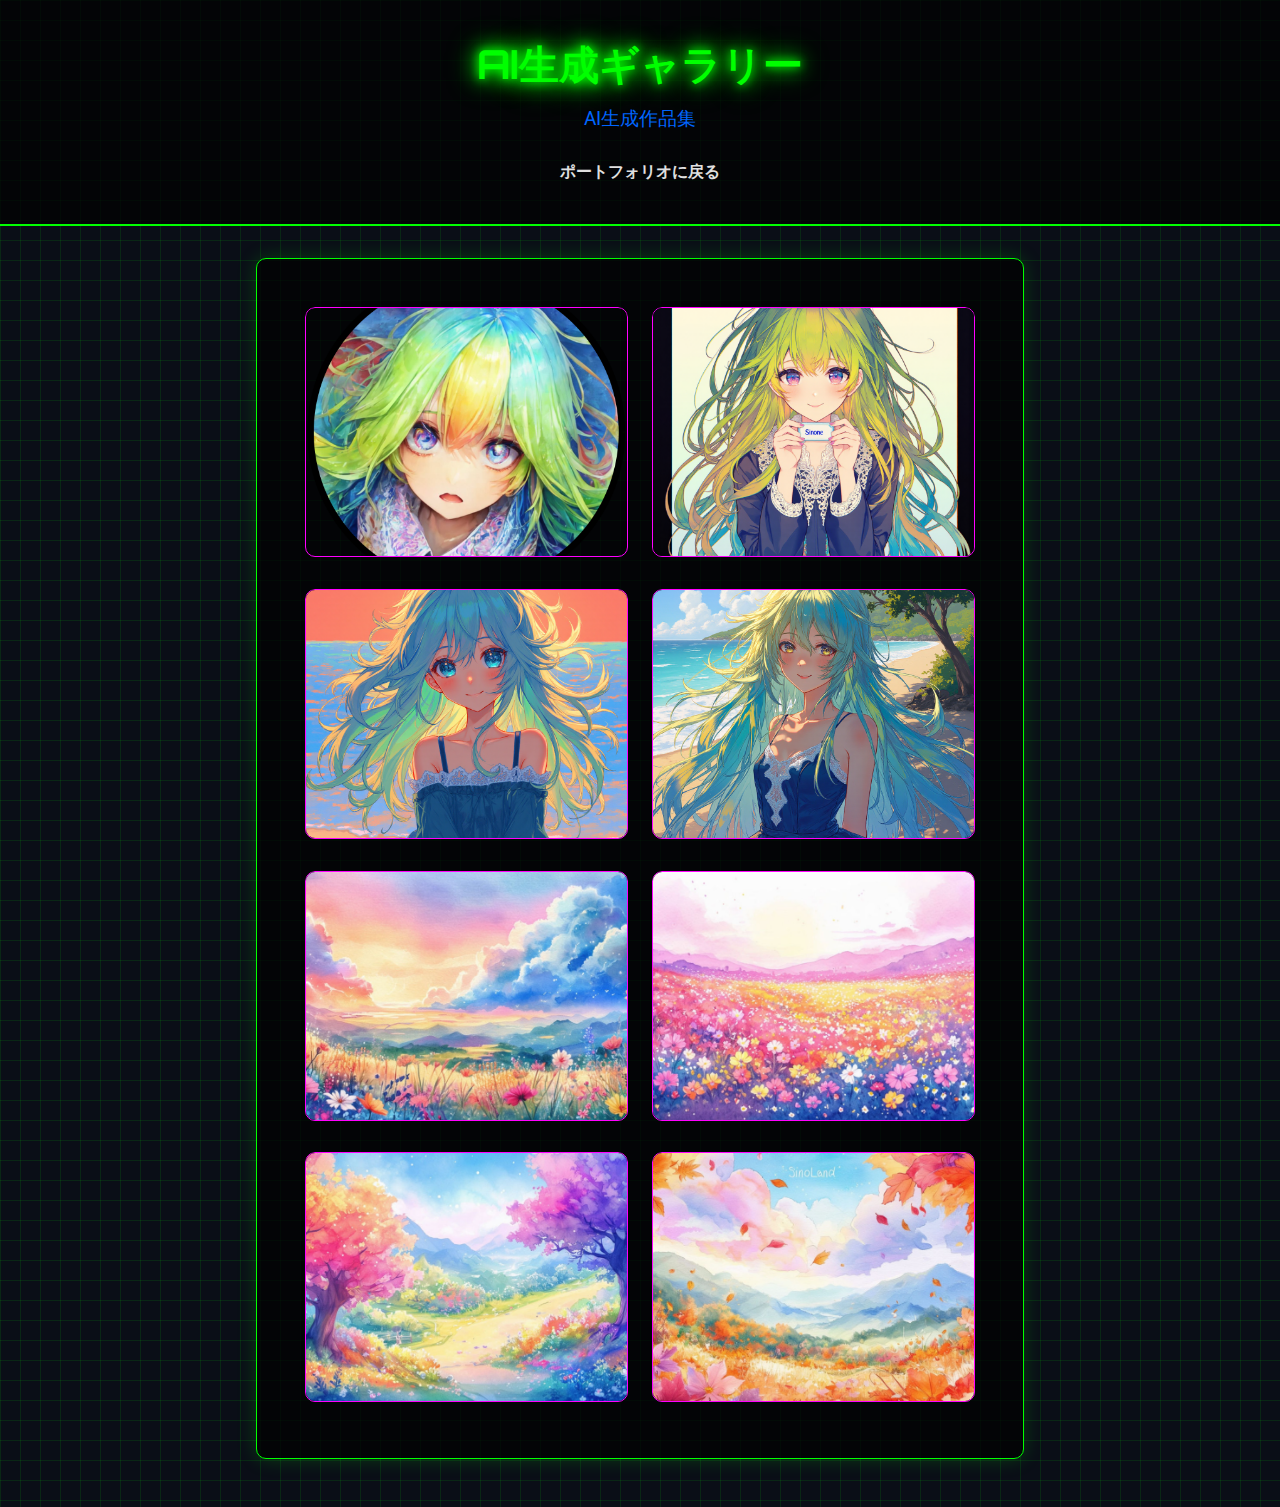
==== gallery.html @ cb5a3370 "renew" ====
<!DOCTYPE html>
<html lang="ja">
<head>
    <meta charset="UTF-8">
    <meta name="viewport" content="width=device-width, initial-scale=1.0">
    <title>AI生成ギャラリー - ポートフォリオ</title>
    <link rel="stylesheet" href="styles.css">
    <link rel="stylesheet" href="gallery-styles.css">
</head>
<body>
    <header>
        <h1>AI生成ギャラリー</h1>
        <p class="subtitle">AI生成作品集</p>
        <nav>
            <ul>
                <li><a href="index.html">ポートフォリオに戻る</a></li>
            </ul>
        </nav>
    </header>

    <main>
        <section id="gallery">
            <div class="gallery">
                <!-- ギャラリーアイテムはJavaScriptで動的に生成されます -->
            </div>
        </section>
    </main>

    <!-- Modal -->
    <div id="imageModal" class="modal">
        <span class="close-modal" onclick="closeModal()">&times;</span>
        <div class="modal-content">
            <img id="modalImage" src="" alt="">
            <a id="downloadBtn" href="" download class="download-btn">画像をダウンロード</a>
        </div>
    </div>

    <script src="modal.js"></script>
    <script src="gallery-data.js"></script>
    <script src="gallery.js"></script>
</body>
</html>
---- styles.css ----
@import url('https://fonts.googleapis.com/css2?family=Orbitron:wght@400;700&family=Roboto:wght@400;700&display=swap');

:root {
    --color-bg: #0a0e17;
    --color-primary: #00ff00;
    --color-secondary: #0066ff;
    --color-accent: #ff00ff;
    --color-hover: #ff6b6b;
    --color-text: #e0e0e0;
}

* {
    margin: 0;
    padding: 0;
    box-sizing: border-box;
}

body {
    font-family: 'Roboto', sans-serif;
    background-color: var(--color-bg);
    background-image: 
        linear-gradient(rgba(0, 255, 0, 0.1) 1px, transparent 1px),
        linear-gradient(90deg, rgba(0, 255, 0, 0.1) 1px, transparent 1px);
    background-size: 20px 20px;
    color: var(--color-text);
    line-height: 1.6;
}

header {
    background-color: rgba(0, 0, 0, 0.7);
    padding: 2rem 1rem;
    text-align: center;
    border-bottom: 2px solid var(--color-primary);
}

h1, h2, h3 {
    font-family: 'Orbitron', sans-serif;
    text-transform: uppercase;
}

h1 {
    font-size: 2.5rem;
    margin-bottom: 0.5rem;
    color: var(--color-primary);
    text-shadow: 0 0 10px var(--color-primary),
                 0 0 20px var(--color-primary),
                 0 0 30px var(--color-primary);
}

.subtitle {
    font-size: 1.2rem;
    margin-bottom: 1rem;
    color: var(--color-secondary);
}

nav ul {
    list-style-type: none;
    display: flex;
    justify-content: center;
    flex-wrap: wrap;
}

nav ul li {
    margin: 0.5rem 1rem;
}

nav ul li a {
    color: var(--color-text);
    text-decoration: none;
    font-weight: bold;
    transition: all 0.3s ease;
    padding: 0.5rem 1rem;
    border: 1px solid transparent;
}

nav ul li a:hover {
    color: var(--color-primary);
    border-color: var(--color-primary);
    box-shadow: 0 0 10px var(--color-primary);
}

main {
    max-width: 800px;
    margin: 2rem auto;
    padding: 0 1rem;
}

section {
    margin-bottom: 3rem;
    background-color: rgba(0, 0, 0, 0.7);
    padding: 2rem;
    border-radius: 10px;
    box-shadow: 0 0 20px rgba(0, 255, 0, 0.2);
    border: 1px solid var(--color-primary);
}

h2 {
    color: var(--color-accent);
    margin-bottom: 1rem;
    text-shadow: 0 0 5px var(--color-accent);
}

.profile-image {
    width: 200px;
    height: 200px;
    object-fit: cover;
    border-radius: 50%;
    margin: 0 auto 1rem;
    display: block;
    border: 3px solid var(--color-primary);
    box-shadow: 0 0 20px var(--color-primary);
}

.skills-container {
    display: flex;
    justify-content: space-between;
    flex-wrap: wrap;
}

.skill-category {
    flex-basis: calc(33.333% - 1rem);
    margin-bottom: 1rem;
}

.project {
    margin-bottom: 2rem;
    background-color: rgba(0, 0, 0, 0.5);
    padding: 1.5rem;
    border-radius: 10px;
    transition: all 0.3s ease;
    border: 1px solid var(--color-secondary);
}

.project:hover {
    transform: translateY(-5px);
    box-shadow: 0 5px 15px rgba(0, 102, 255, 0.3);
}

.project-image {
    width: 100%;
    max-height: 300px;
    object-fit: cover;
    border-radius: 5px;
    margin-bottom: 1rem;
    border: 1px solid var(--color-secondary);
}

.project h3 {
    color: var(--color-secondary);
    margin-bottom: 0.5rem;
    text-shadow: 0 0 5px var(--color-secondary);
}

.project-link {
    display: inline-block;
    margin-top: 1rem;
    padding: 0.5rem 1rem;
    background-color: var(--color-secondary);
    color: var(--color-text);
    text-decoration: none;
    border-radius: 5px;
    transition: all 0.3s ease;
    border: 1px solid var(--color-secondary);
}

.project-link:hover {
    background-color: transparent;
    color: var(--color-secondary);
    box-shadow: 0 0 10px var(--color-secondary);
}

.gallery {
    display: grid;
    grid-template-columns: repeat(auto-fit, minmax(200px, 1fr));
    gap: 1rem;
}

.gallery img {
    width: 100%;
    height: 200px;
    object-fit: cover;
    border-radius: 5px;
    border: 1px solid var(--color-accent);
    transition: all 0.3s ease;
}

.gallery img:hover {
    transform: scale(1.05);
    box-shadow: 0 0 15px var(--color-accent);
}

input, textarea {
    margin-bottom: 1rem;
    padding: 0.5rem;
    background-color: rgba(255, 255, 255, 0.1);
    border: 1px solid var(--color-primary);
    border-radius: 5px;
    color: var(--color-text);
}

button {
    background-color: var(--color-primary);
    color: var(--color-bg);
    padding: 0.5rem 1rem;
    border: none;
    border-radius: 5px;
    cursor: pointer;
    transition: all 0.3s ease;
    font-weight: bold;
}

button:hover {
    background-color: transparent;
    color: var(--color-primary);
    box-shadow: 0 0 10px var(--color-primary);
    border: 1px solid var(--color-primary);
}

footer {
    text-align: center;
    padding: 1rem;
    background-color: rgba(0, 0, 0, 0.7);
    border-top: 2px solid var(--color-primary);
}

@media (max-width: 768px) {
    .skills-container {
        flex-direction: column;
    }

    .skill-category {
        flex-basis: 100%;
    }
}

.google-form-container {
    position: relative;
    width: 100%;
    height: 0;
    padding-bottom: 120%;
    overflow: hidden;
}

.google-form-container iframe {
    position: absolute;
    top: 0;
    left: 0;
    width: 100%;
    height: 100%;
    border: 1px solid var(--color-primary);
    border-radius: 10px;
}

@media (max-width: 640px) {
    .google-form-container {
        padding-bottom: 150%;
    }
}
---- gallery-styles.css ----
/* モーダル関連のスタイル */
.modal {
    display: none;
    position: fixed;
    top: 0;
    left: 0;
    width: 100%;
    height: 100%;
    background-color: rgba(0, 0, 0, 0.9);
    z-index: 1000;
    overflow: auto;
}

.modal-content {
    position: relative;
    margin: auto;
    padding: 20px;
    max-width: 90%;
    max-height: 90vh;
    text-align: center;
}

.modal img {
    max-width: 100%;
    max-height: 80vh;
    object-fit: contain;
    border: 2px solid var(--color-primary);
    box-shadow: 0 0 20px var(--color-primary);
}

.close-modal {
    position: absolute;
    top: 15px;
    right: 35px;
    color: var(--color-text);
    font-size: 40px;
    font-weight: bold;
    cursor: pointer;
}

.download-btn {
    display: inline-block;
    margin-top: 1rem;
    padding: 0.5rem 1rem;
    background-color: var(--color-primary);
    color: var(--color-bg);
    text-decoration: none;
    border-radius: 5px;
    cursor: pointer;
    transition: all 0.3s ease;
}

.download-btn:hover {
    background-color: transparent;
    color: var(--color-primary);
    box-shadow: 0 0 10px var(--color-primary);
    border: 1px solid var(--color-primary);
}

/* ギャラリーグリッドの改善 */
.gallery {
    display: grid;
    grid-template-columns: repeat(auto-fill, minmax(250px, 1fr));
    gap: 1.5rem;
    padding: 1rem;
}

.gallery-item {
    position: relative;
    cursor: pointer;
    overflow: hidden;
    border-radius: 10px;
    transition: all 0.3s ease;
}

.gallery-item img {
    width: 100%;
    height: 250px;
    object-fit: cover;
    border-radius: 10px;
    transition: transform 0.3s ease;
}

.gallery-item:hover img {
    transform: scale(1.05);
}

.gallery-item .overlay {
    position: absolute;
    bottom: 0;
    left: 0;
    right: 0;
    background: rgba(0, 0, 0, 0.7);
    padding: 1rem;
    opacity: 0;
    transition: opacity 0.3s ease;
}

.gallery-item:hover .overlay {
    opacity: 1;
}

.view-all-btn {
    display: block;
    width: fit-content;
    margin: 2rem auto;
    padding: 1rem 2rem;
    background-color: var(--color-secondary);
    color: var(--color-text);
    text-decoration: none;
    border-radius: 5px;
    transition: all 0.3s ease;
}

.view-all-btn:hover {
    background-color: transparent;
    color: var(--color-secondary);
    box-shadow: 0 0 10px var(--color-secondary);
    border: 1px solid var(--color-secondary);
}
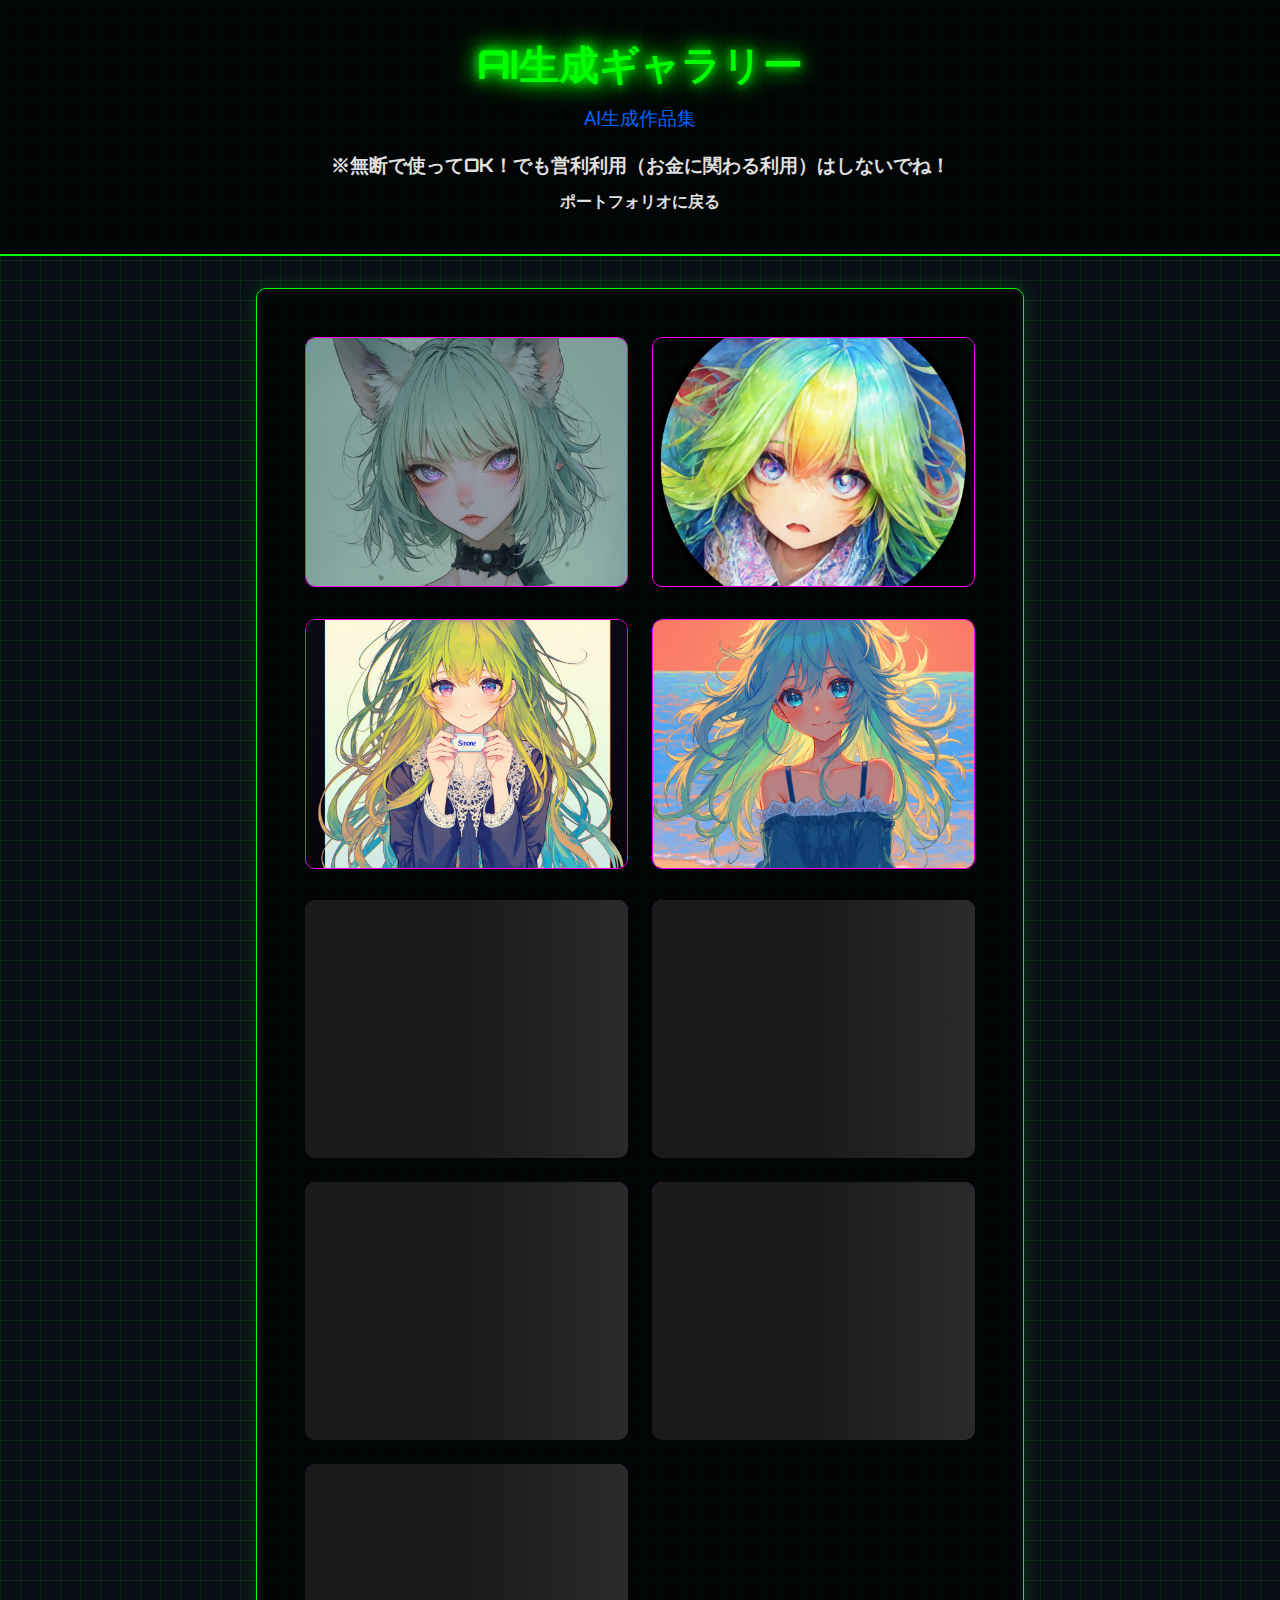
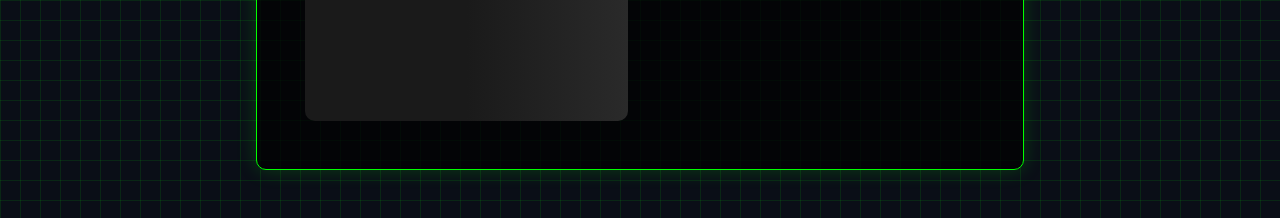
==== commit 62b38270: "add image" ====
--- a/gallery.html
+++ b/gallery.html
@@ -11,6 +11,7 @@
     <header>
         <h1>AI生成ギャラリー</h1>
         <p class="subtitle">AI生成作品集</p>
+        <h3>※無断で使ってOK！でも営利利用（お金に関わる利用）はしないでね！</h3>
         <nav>
             <ul>
                 <li><a href="index.html">ポートフォリオに戻る</a></li>
--- a/gallery-styles.css
+++ b/gallery-styles.css
@@ -117,4 +117,46 @@
     color: var(--color-secondary);
     box-shadow: 0 0 10px var(--color-secondary);
     border: 1px solid var(--color-secondary);
+}
+
+/* ローディングプレースホルダー */
+.loading-placeholder {
+    position: absolute;
+    top: 0;
+    left: 0;
+    width: 100%;
+    height: 100%;
+    background: linear-gradient(90deg, #1a1a1a 25%, #2a2a2a 50%, #1a1a1a 75%);
+    background-size: 200% 100%;
+    animation: loading 1.5s infinite;
+}
+
+@keyframes loading {
+    0% { background-position: 200% 0; }
+    100% { background-position: -200% 0; }
+}
+
+/* 無限スクロール用のセンチネル */
+#sentinel {
+    width: 100%;
+    height: 20px;
+    margin-bottom: 20px;
+}
+
+/* スクロールバーのカスタマイズ */
+::-webkit-scrollbar {
+    width: 10px;
+}
+
+::-webkit-scrollbar-track {
+    background: var(--color-bg);
+}
+
+::-webkit-scrollbar-thumb {
+    background: var(--color-primary);
+    border-radius: 5px;
+}
+
+::-webkit-scrollbar-thumb:hover {
+    background: var(--color-hover);
 }